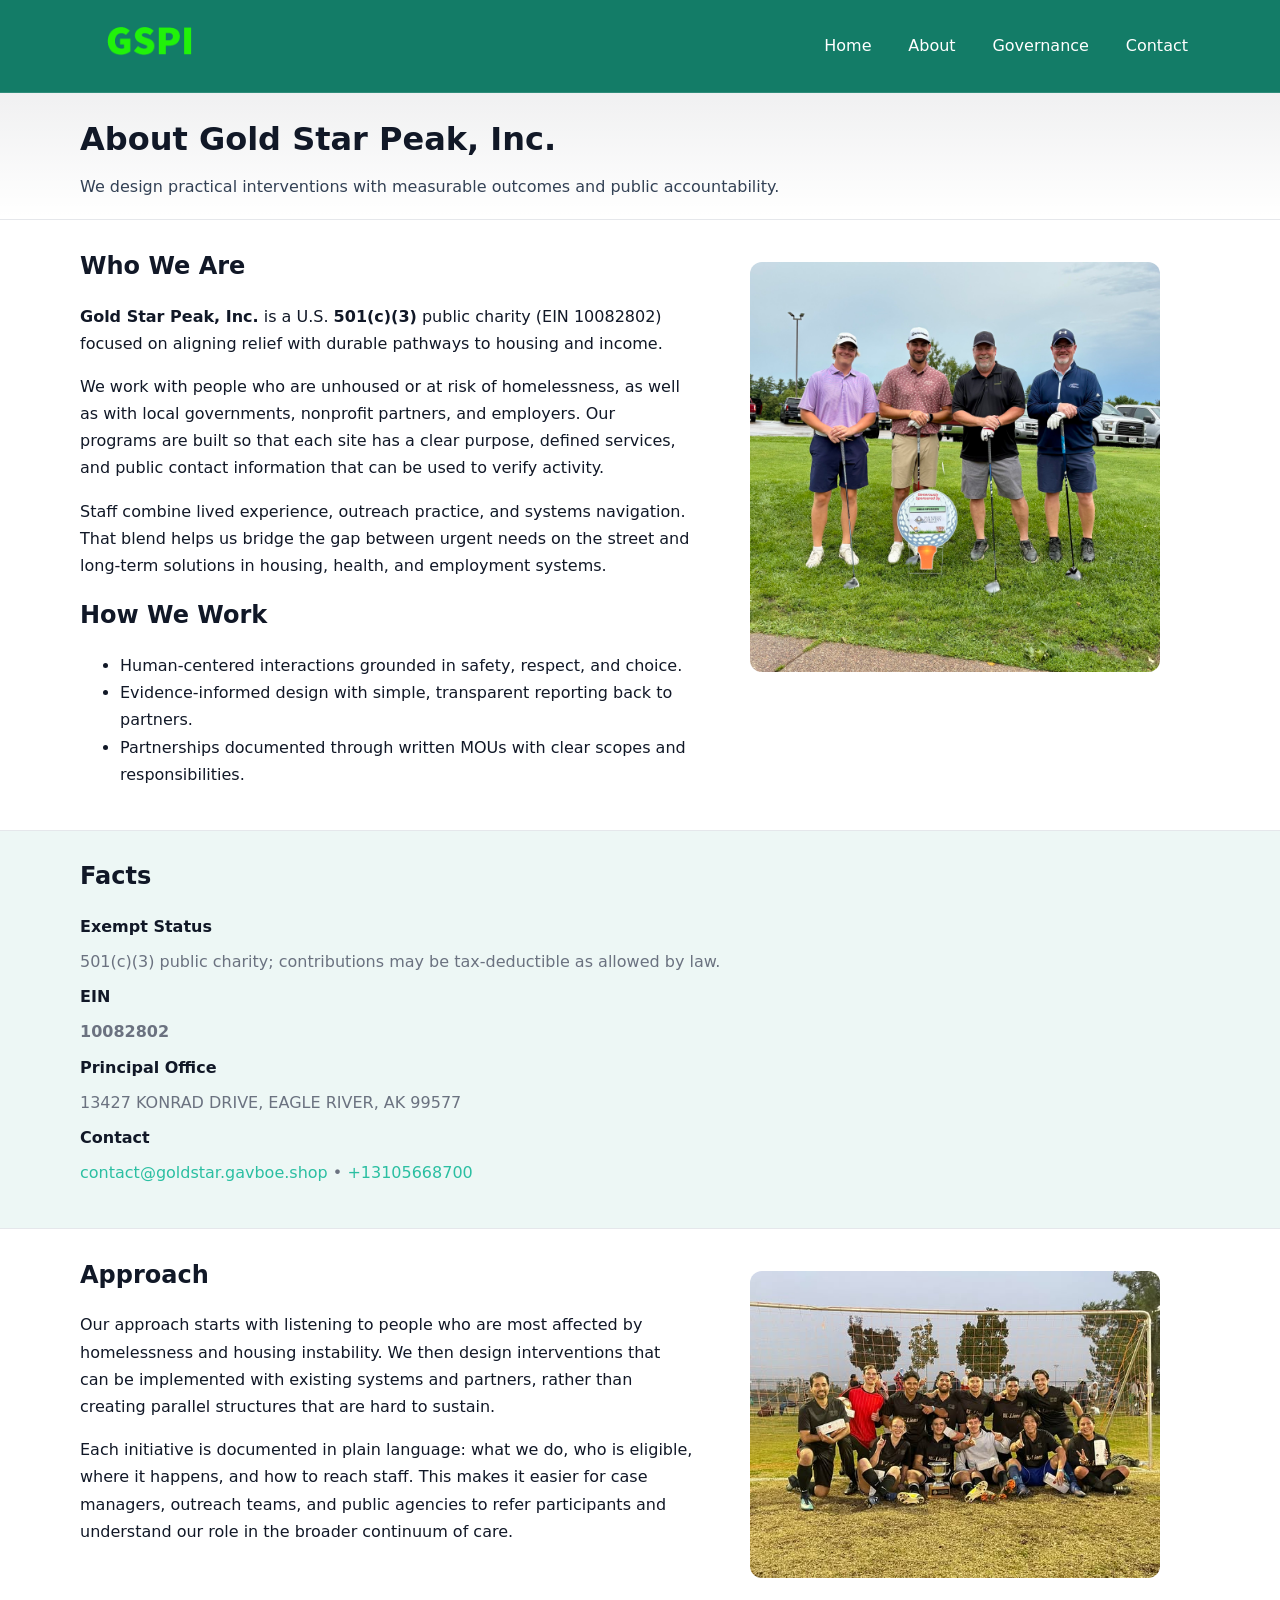
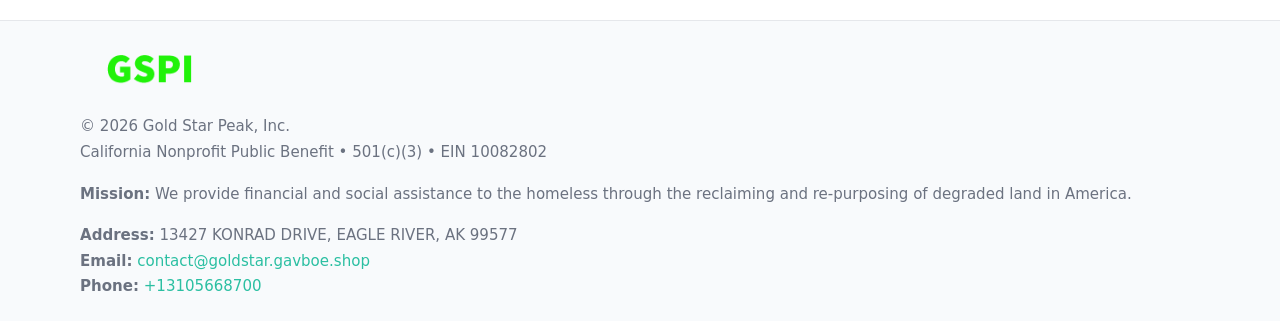
==== about.html @ 1e9df131 "Initial commit" ====
<!doctype html>
<html lang="en">
<head>
<meta charset="utf-8"/><meta name="viewport" content="width=device-width,initial-scale=1"/>
<title>Gold Star Peak, Inc. – Nonprofit • 2025</title>
<link rel="stylesheet" href="assets/styles.css"/><link rel="icon" href="images/logo.png">
<meta name="data-ein" content="10082802"><meta name="data-name" content="Gold Star Peak, Inc.">
<meta name="data-email" content="contact@goldstar.gavboe.shop"><meta name="data-phone" content="+13105668700">
<meta name="data-address" content="13427 KONRAD DRIVE, EAGLE RIVER, AK 99577"><meta name="data-map" content="13427+KONRAD+DRIVE,+EAGLE+RIVER,+AK+99577">
  <meta name="description" content="Dedicated to community services, education, and direct relief, Gold Star Peak, Inc.">
</head>
<body>
<div style="position:absolute;left:-9999px;top:-9999px;opacity:0" data-uniq="{{UNIQUE_BLOB}}">
  <span>Dedicated to community services, education, and direct relief, Gold Star Peak, Inc.</span><svg width="12" height="12" viewBox="0 0 12 12" xmlns="http://www.w3.org/2000/svg"><circle cx="6" cy="6" r="5" fill="#2563eb"/></svg><img src="images/jobs.jpg" width="1" height="1" alt="" loading="lazy"/>
</div>

<header>
  <div class="header-wrap">
    <a href="index.html"><img src="images/logo.png" alt="" style="width:140px"></a>
    <nav><a href="index.html">Home</a><a class="active" href="about.html">About</a><a href="governance.html">Governance</a><a href="contact.html">Contact</a></nav>
  </div>
</header>

<div class="tagline">
  <div class="container">
    <h1>About Gold Star Peak, Inc.</h1>
    <p class="c65af3f6d8c">We design practical interventions with measurable outcomes and public accountability.</p>
  </div>
</div>

<main>
  <section class="section">
    <div class="container grid two">
      <div>
        <h2>Who We Are</h2>
        <p><strong>Gold Star Peak, Inc.</strong> is a U.S. <strong>501(c)(3)</strong> public charity (EIN 10082802) focused on aligning relief with durable pathways to housing and income.</p>
        <p>We work with people who are unhoused or at risk of homelessness, as well as with local governments, nonprofit partners, and employers. Our programs are built so that each site has a clear purpose, defined services, and public contact information that can be used to verify activity.</p>
        <p>Staff combine lived experience, outreach practice, and systems navigation. That blend helps us bridge the gap between urgent needs on the street and long-term solutions in housing, health, and employment systems.</p>

        <h2>How We Work</h2>
        <ul>
          <li>Human-centered interactions grounded in safety, respect, and choice.</li>
          <li>Evidence-informed design with simple, transparent reporting back to partners.</li>
          <li>Partnerships documented through written MOUs with clear scopes and responsibilities.</li>
        </ul>
      </div>
      <figure><img src="images/about.jpg" alt="About Gold Star Peak, Inc."></figure>
    </div>
  </section>

  <section class="band soft">
    <div class="container">
      <h2>Facts</h2>
      <dl class="facts">
        <dt>Exempt Status</dt><dd>501(c)(3) public charity; contributions may be tax-deductible as allowed by law.</dd>
        <dt>EIN</dt><dd><strong>10082802</strong></dd>
        <dt>Principal Office</dt><dd>13427 KONRAD DRIVE, EAGLE RIVER, AK 99577</dd>
        <dt>Contact</dt><dd><a href="mailto:contact@goldstar.gavboe.shop">contact@goldstar.gavboe.shop</a> • <a href="tel:+13105668700">+13105668700</a></dd>
      </dl>
    </div>
  </section>

  <section class="section">
    <div class="container grid two">
      <div>
        <h2>Approach</h2>
        <p>Our approach starts with listening to people who are most affected by homelessness and housing instability. We then design interventions that can be implemented with existing systems and partners, rather than creating parallel structures that are hard to sustain.</p>
        <p>Each initiative is documented in plain language: what we do, who is eligible, where it happens, and how to reach staff. This makes it easier for case managers, outreach teams, and public agencies to refer participants and understand our role in the broader continuum of care.</p>
      </div>
      <figure><img src="images/community.jpg" alt="Community work and outreach"></figure>
    </div>
  </section>

  <footer>
    <div class="container grid">
      <div><img src="images/logo.png" alt="" style="width:140px;margin-bottom:.6rem"><div class="small">© <span id="year"></span> Gold Star Peak, Inc.</div><div class="small">California Nonprofit Public Benefit • 501(c)(3) • EIN 10082802</div></div>
      <div><div class="small"><strong>Mission:</strong> We provide financial and social assistance to the homeless through the reclaiming and re-purposing of degraded land in America.</div></div>
      <div><div class="small"><strong>Address:</strong> 13427 KONRAD DRIVE, EAGLE RIVER, AK 99577<br><strong>Email:</strong> <a href="mailto:contact@goldstar.gavboe.shop">contact@goldstar.gavboe.shop</a><br><strong>Phone:</strong> <a href="tel:+13105668700">+13105668700</a></div></div>
    </div>
  </footer>
</main>

<!-- color/skin -->
<script>(function(){function g(n){const e=document.querySelector('meta[name="'+n+'"]');return e?e.content:''}
function h(s){let x=2166136261>>>0;for(let i=0;i<s.length;i++){x^=s.charCodeAt(i);x=(x*16777619)>>>0}return x>>>0}
let k=(g('data-ein')||'').replace(/\D+/g,'');if(!k)k=g('data-name')||location.hostname||'d';
const key=h(String(k)),H=key%360,S=55+(key%20),L=46;
const r=document.documentElement;r.style.setProperty('--brand',`hsl(${H} ${S}% ${L}%)`);
r.style.setProperty('--brand-ink',`hsl(${H} ${Math.min(95,S+10)}% ${Math.max(22,L-18)}%)`);
r.style.setProperty('--soft',`hsl(${H} ${Math.max(40,S-25)}% 95%)`);
const y=document.getElementById('year'); if(y) y.textContent=new Date().getFullYear();})();</script>
</body>
</html>
---- assets/styles.css ----
:root{
  --ink:#111827; --muted:#6b7280; --paper:#ffffff; --line:#e5e7eb;
  --brand:#0ea5e9; --brand-ink:#0369a1; --soft:#ecfeff;
  --radius:14px; --shadow:0 10px 28px rgba(17,24,39,.08)
}
*{box-sizing:border-box}
html,body{height:100%}
body{
  margin:0;background:var(--paper);color:var(--ink);
  font-family:Inter,system-ui,-apple-system,Segoe UI,Roboto,Arial,sans-serif;
  line-height:1.7
}
a{color:var(--brand);text-decoration:none}
a:hover{text-decoration:underline}
img{max-width:100%;display:block;border-radius:12px}

header{
  background:var(--brand-ink);color:#fff;border-bottom:1px solid rgba(255,255,255,.12)
}
.header-wrap{
  width:min(1120px,94%);margin:0 auto;display:flex;align-items:center;
  justify-content:space-between;padding:.9rem 0
}
.header-wrap nav a{color:#fff;margin-left:.8rem;padding:.5rem .75rem;border-radius:10px}
.header-wrap nav a:hover{background:rgba(255,255,255,.1);text-decoration:none}

.tagline{
  background:linear-gradient(180deg,rgba(2,6,23,.06),transparent);
  border-bottom:1px solid var(--line)
}
.tagline .container{width:min(1120px,94%);margin:0 auto;padding:1.2rem 0}
.tagline h1{margin:0;font-size:2rem}
.tagline .c65af3f6d8c{margin:.4rem 0 0 0;max-width:78ch;color:#334155}

main{min-height:100svh;display:flex;flex-direction:column}
.section{padding:1.6rem 0}
.container{width:min(1120px,94%);margin-inline:auto}
h2{font-size:1.5rem;margin:0 0 .6rem 0}

.band{padding:1.6rem 0;border-top:1px solid var(--line);border-bottom:1px solid var(--line)}
.band.soft{background:var(--soft)}
.band.dark{background:#0b1220;color:#e2e8f0}
.band.dark a{color:#93c5fd}

.grid{display:grid;gap:1.1rem}
.two{grid-template-columns:1fr}
.cards{display:grid;grid-template-columns:1fr;gap:1rem}
.c4e7a79edac{background:#fff;border:1px solid var(--line);border-radius:14px;padding:1rem;box-shadow:var(--shadow)}
.c4e7a79edac.dark{background:#0f172a;color:#e2e8f0;border-color:#1f2a44}

.c8dbd560b9d{display:grid;grid-template-columns:1fr;gap:1rem;align-items:center}
dl.facts{display:grid;grid-template-columns:1fr;gap:.5rem}
dl.facts dt{font-weight:700}
dl.facts dd{margin:0;color:var(--muted)}

.cce3635e69a{display:grid;grid-template-columns:1fr;gap:.9rem}
label{display:grid;gap:.35rem;font-weight:600}
input,textarea{
  width:100%;padding:.75rem .85rem;border:1px solid #cbd5e1;border-radius:12px;font:inherit
}
input:focus,textarea:focus{outline:2px solid var(--soft);border-color:var(--brand)}
.cb7a6d98870{display:inline-block;padding:.75rem 1rem;border:1px solid #cbd5e1;border-radius:12px;background:#fff}
.cb7a6d98870:hover{box-shadow:var(--shadow)}
.btn-primary{background:var(--brand);border-color:var(--brand);color:#fff}

.map-embed iframe{width:100%;aspect-ratio:16/9;border:0;border-radius:12px;box-shadow:var(--shadow)}
.small{font-size:.94rem;color:var(--muted)}

footer{border-top:1px solid var(--line);background:#f8fafc;margin-top:auto}
footer .grid{display:grid;grid-template-columns:1fr;gap:1rem;padding:1.3rem 0}

@media(min-width:920px){
  .two{grid-template-columns:1.25fr 1fr}
  .c8dbd560b9d{grid-template-columns:1.1fr 1fr}
  .cards{grid-template-columns:repeat(3,1fr)}
}
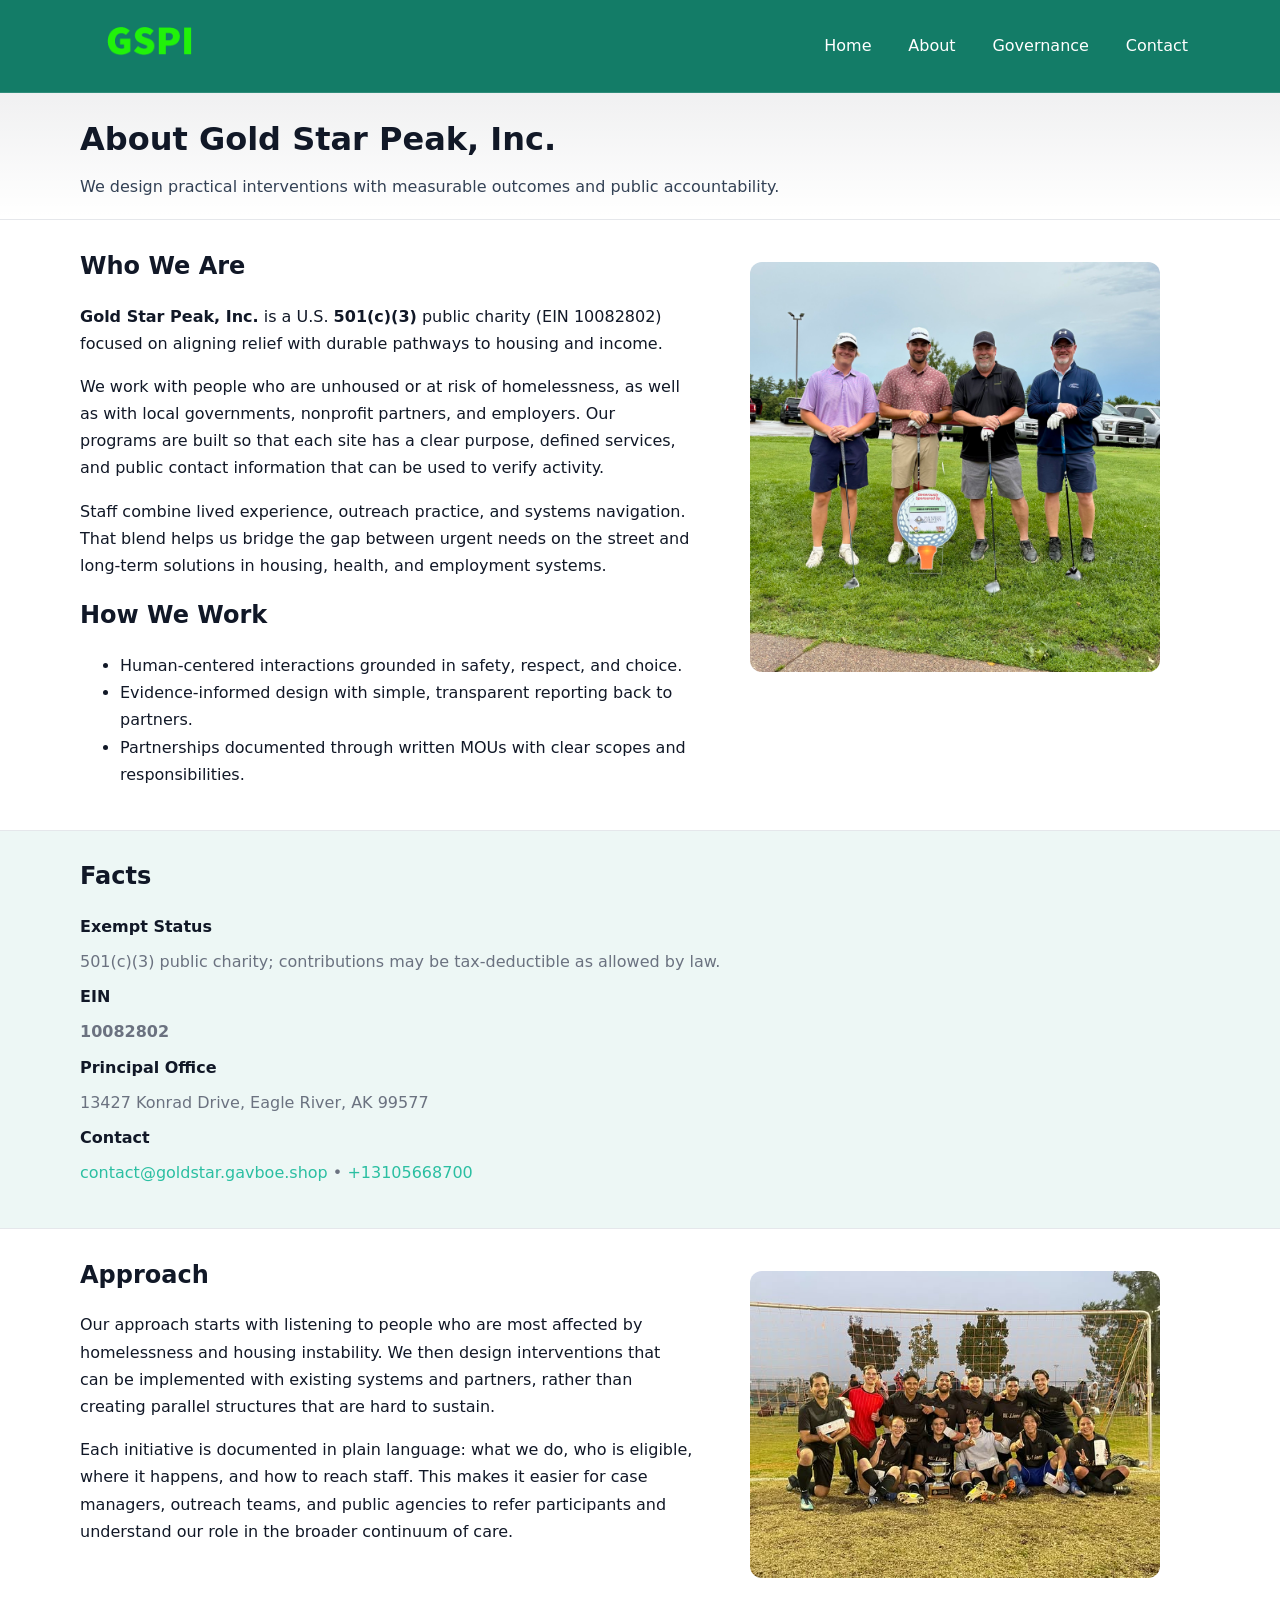
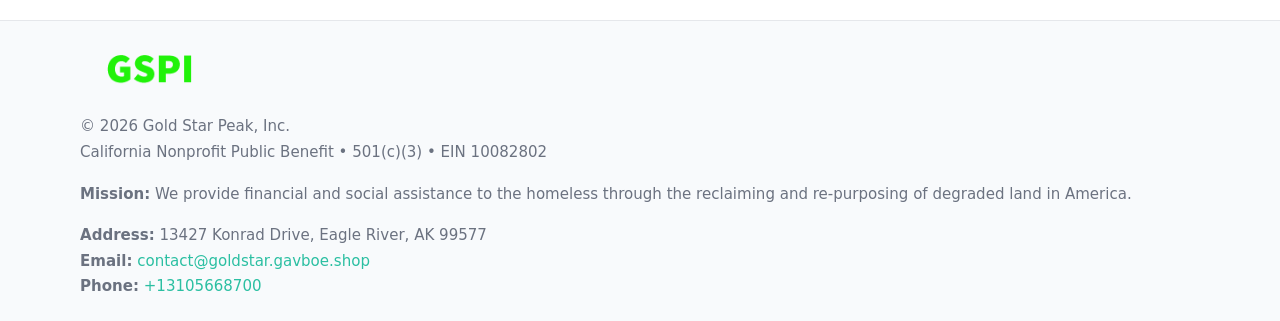
==== commit de687ad4: "Safe replace address only" ====
--- a/about.html
+++ b/about.html
@@ -6,7 +6,7 @@
 <link rel="stylesheet" href="assets/styles.css"/><link rel="icon" href="images/logo.png">
 <meta name="data-ein" content="10082802"><meta name="data-name" content="Gold Star Peak, Inc.">
 <meta name="data-email" content="contact@goldstar.gavboe.shop"><meta name="data-phone" content="+13105668700">
-<meta name="data-address" content="13427 KONRAD DRIVE, EAGLE RIVER, AK 99577"><meta name="data-map" content="13427+KONRAD+DRIVE,+EAGLE+RIVER,+AK+99577">
+<meta name="data-address13427 Konrad Drive, Eagle River, AK 99577"><meta name="data-map" content="13427+KONRAD+DRIVE,+EAGLE+RIVER,+AK+99577">
   <meta name="description" content="Dedicated to community services, education, and direct relief, Gold Star Peak, Inc.">
 </head>
 <body>
@@ -54,7 +54,7 @@
       <dl class="facts">
         <dt>Exempt Status</dt><dd>501(c)(3) public charity; contributions may be tax-deductible as allowed by law.</dd>
         <dt>EIN</dt><dd><strong>10082802</strong></dd>
-        <dt>Principal Office</dt><dd>13427 KONRAD DRIVE, EAGLE RIVER, AK 99577</dd>
+        <dt>Principal Office</dt><dd>13427 Konrad Drive, Eagle River, AK 99577</dd>
         <dt>Contact</dt><dd><a href="mailto:contact@goldstar.gavboe.shop">contact@goldstar.gavboe.shop</a> • <a href="tel:+13105668700">+13105668700</a></dd>
       </dl>
     </div>
@@ -75,7 +75,7 @@
     <div class="container grid">
       <div><img src="images/logo.png" alt="" style="width:140px;margin-bottom:.6rem"><div class="small">© <span id="year"></span> Gold Star Peak, Inc.</div><div class="small">California Nonprofit Public Benefit • 501(c)(3) • EIN 10082802</div></div>
       <div><div class="small"><strong>Mission:</strong> We provide financial and social assistance to the homeless through the reclaiming and re-purposing of degraded land in America.</div></div>
-      <div><div class="small"><strong>Address:</strong> 13427 KONRAD DRIVE, EAGLE RIVER, AK 99577<br><strong>Email:</strong> <a href="mailto:contact@goldstar.gavboe.shop">contact@goldstar.gavboe.shop</a><br><strong>Phone:</strong> <a href="tel:+13105668700">+13105668700</a></div></div>
+      <div><div class="small"><strong>Address:</strong> 13427 Konrad Drive, Eagle River, AK 99577<br><strong>Email:</strong> <a href="mailto:contact@goldstar.gavboe.shop">contact@goldstar.gavboe.shop</a><br><strong>Phone:</strong> <a href="tel:+13105668700">+13105668700</a></div></div>
     </div>
   </footer>
 </main>
